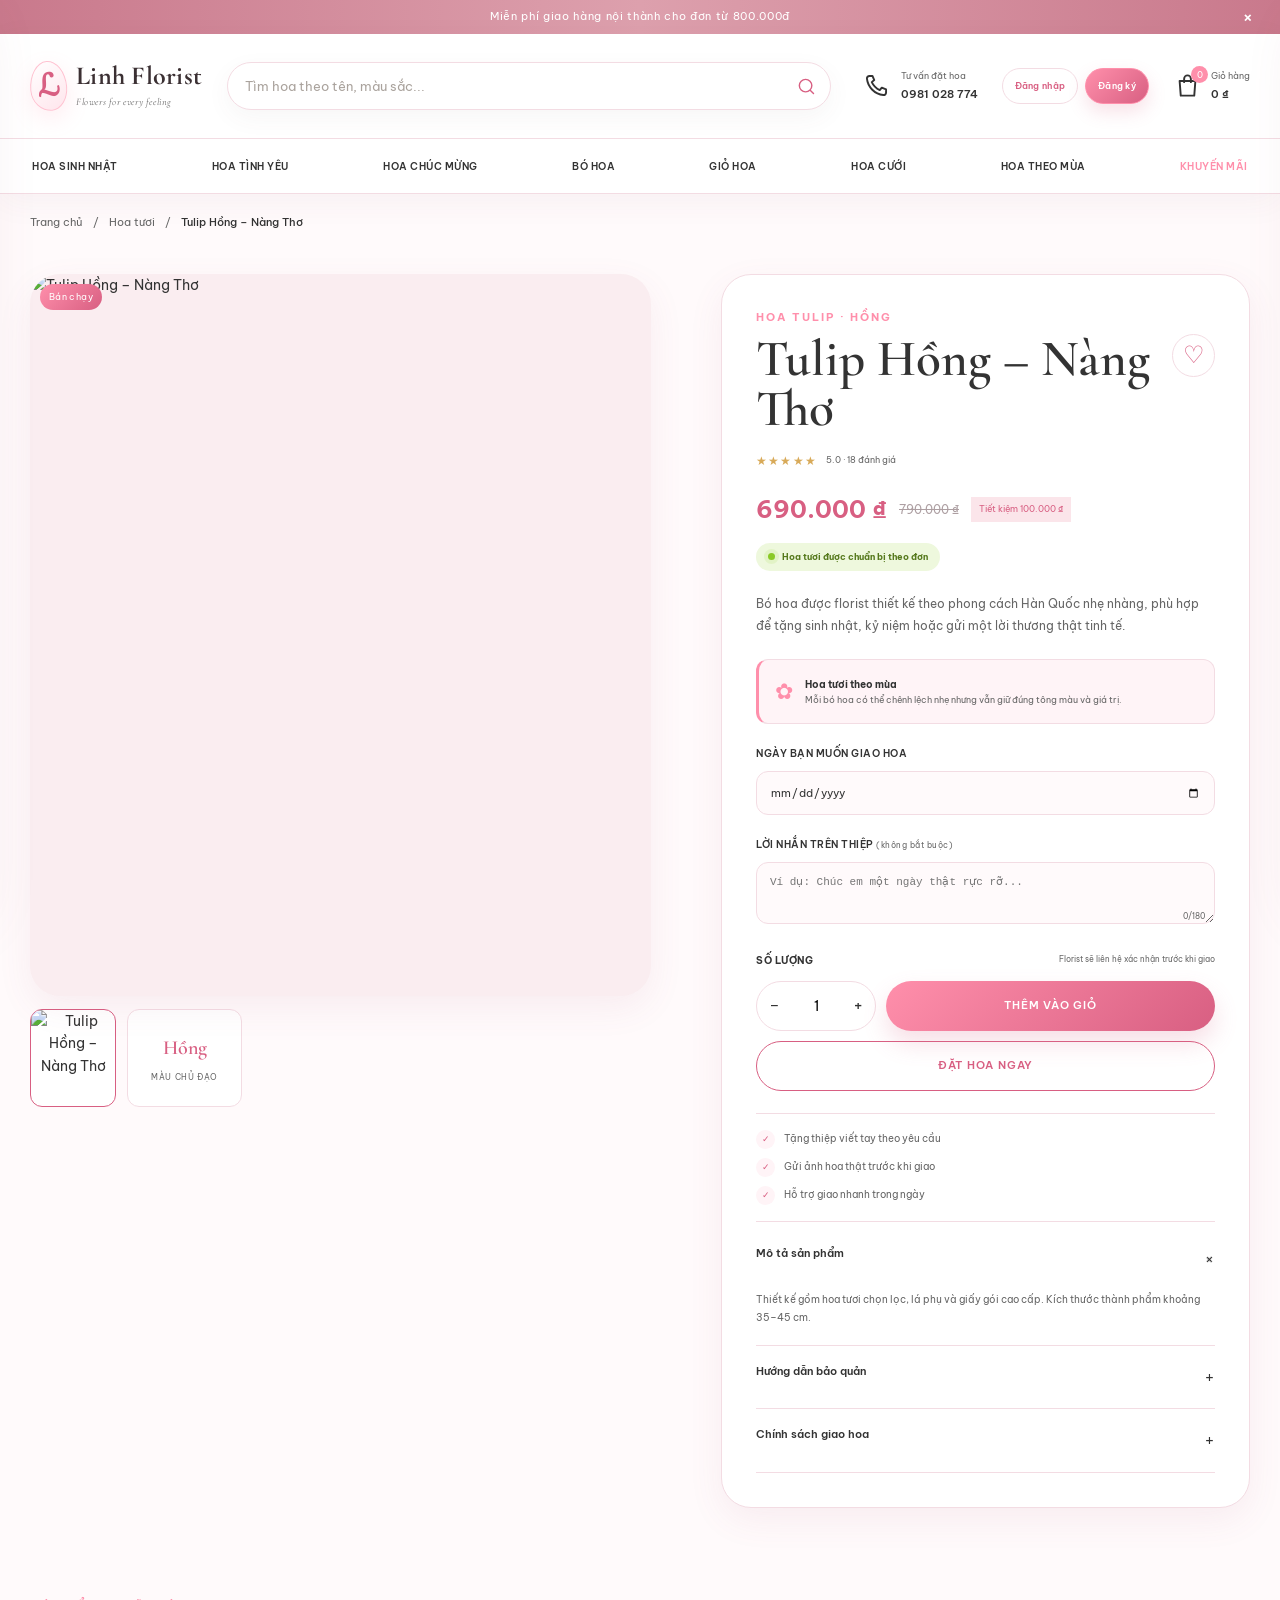
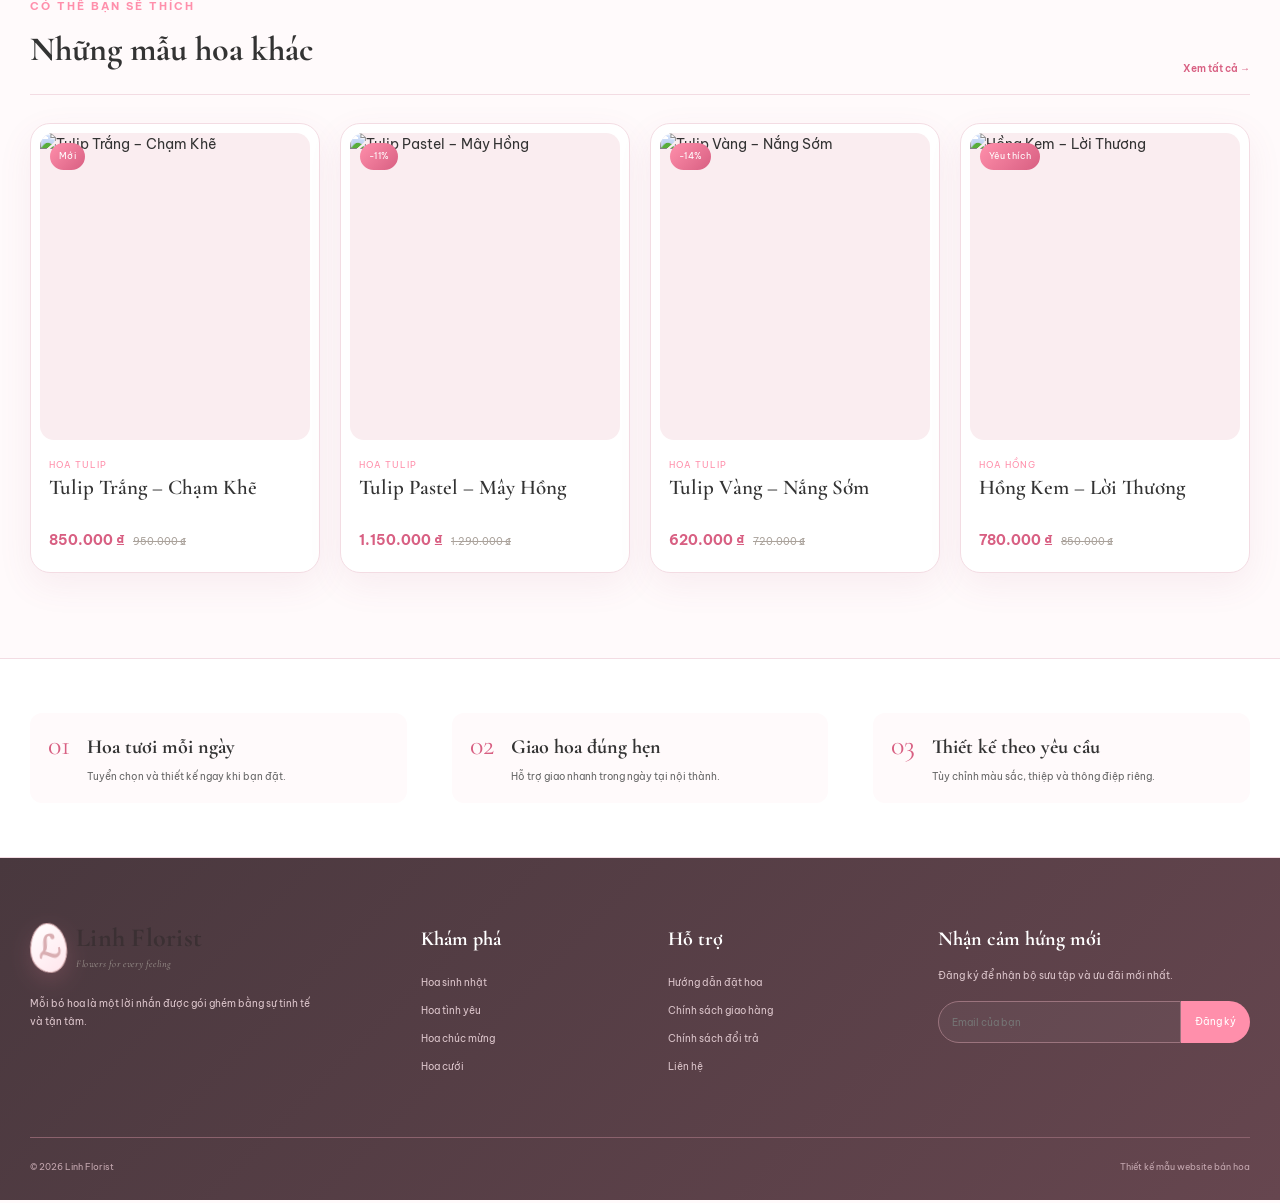
==== product.html @ 1521e2bd "Complete flower shop website" ====
<!doctype html>
<html lang="vi">
  <head>
    <meta charset="UTF-8" />
    <meta name="viewport" content="width=device-width, initial-scale=1.0" />
    <meta name="description" content="Chi tiết sản phẩm hoa tươi tại Linh Florist." />
    <title>Chi tiết sản phẩm | Linh Florist</title>
    <link rel="preconnect" href="https://fonts.googleapis.com" />
    <link rel="preconnect" href="https://fonts.gstatic.com" crossorigin />
    <link href="https://fonts.googleapis.com/css2?family=Be+Vietnam+Pro:wght@300;400;500;600;700&family=Cormorant+Garamond:wght@500;600;700&display=swap" rel="stylesheet" />
    <link rel="stylesheet" href="styles.css" />
  </head>
  <body>
    <div class="announcement">
      <p>Miễn phí giao hàng nội thành cho đơn từ 800.000đ</p>
      <button type="button" aria-label="Đóng thông báo" data-close-announcement>×</button>
    </div>

    <header class="site-header">
      <div class="header-main page-shell">
        <button class="icon-button mobile-menu-button" type="button" aria-label="Mở menu" data-menu-toggle><span></span><span></span><span></span></button>
        <a class="brand" href="index.html" aria-label="Linh Florist - Trang chủ">
          <span class="brand-mark">ℒ</span><span class="brand-name">Linh Florist</span><span class="brand-tagline">Flowers for every feeling</span>
        </a>
        <form class="header-search" data-detail-search>
          <label class="sr-only" for="detail-search">Tìm kiếm sản phẩm</label>
          <input id="detail-search" type="search" placeholder="Tìm hoa theo tên, màu sắc..." autocomplete="off" />
          <button type="submit" aria-label="Tìm kiếm"><svg viewBox="0 0 24 24" aria-hidden="true"><path d="m21 21-4.3-4.3m2.3-5.2a7.5 7.5 0 1 1-15 0 7.5 7.5 0 0 1 15 0Z" /></svg></button>
        </form>
        <div class="header-actions">
          <a class="header-action hotline-action" href="tel:0981028774"><span class="action-icon"><svg viewBox="0 0 24 24" aria-hidden="true"><path d="M8.4 3.5 10 7.2 7.8 9a15 15 0 0 0 7.1 7.1l1.8-2.2 3.8 1.6v2.8a2.2 2.2 0 0 1-2.4 2.2C10.5 19.7 4.3 13.5 3.5 5.9A2.2 2.2 0 0 1 5.7 3.5h2.7Z" /></svg></span><span><small>Tư vấn đặt hoa</small><strong>0981 028 774</strong></span></a>
          <div class="guest-auth-actions" data-guest-auth><a href="login.php">Đăng nhập</a><a class="register-link" href="register.php">Đăng ký</a></div>
          <a class="header-action account-button" href="account.php" data-account-link hidden><span class="action-icon"><svg viewBox="0 0 24 24" aria-hidden="true"><circle cx="12" cy="8" r="4" /><path d="M4.5 21a7.5 7.5 0 0 1 15 0" /></svg></span><span><small data-account-greeting>Xin chào</small><strong data-account-label>Tài khoản</strong></span></a>
          <button class="header-action cart-button" type="button" data-cart-open><span class="action-icon cart-icon"><svg viewBox="0 0 24 24" aria-hidden="true"><path d="M5 8h14l-1 13H6L5 8Z" /><path d="M9 9V6a3 3 0 0 1 6 0v3" /></svg><span class="cart-count" data-cart-count>0</span></span><span><small>Giỏ hàng</small><strong data-cart-total>0đ</strong></span></button>
        </div>
      </div>
      <nav class="category-nav" aria-label="Danh mục chính"><div class="page-shell category-nav-inner"><a href="index.html#products">Hoa sinh nhật</a><a href="index.html#products">Hoa tình yêu</a><a href="index.html#products">Hoa chúc mừng</a><a href="index.html#products">Bó hoa</a><a href="index.html#products">Giỏ hoa</a><a href="index.html#products">Hoa cưới</a><a href="index.html#products">Hoa theo mùa</a><a class="nav-highlight" href="index.html#products">Khuyến mãi</a></div></nav>
    </header>

    <main>
      <div class="page-shell breadcrumb product-breadcrumb" aria-label="Đường dẫn">
        <a href="index.html">Trang chủ</a><span>/</span><a href="index.html#products">Hoa tươi</a><span>/</span><strong data-breadcrumb-name>Sản phẩm</strong>
      </div>

      <section class="product-detail page-shell">
        <div class="product-gallery">
          <div class="detail-main-image"><span class="product-badge" data-detail-badge>Mới</span><img data-detail-image src="" alt="" /></div>
          <div class="detail-thumbnails" aria-label="Ảnh sản phẩm">
            <button class="active" type="button"><img data-detail-thumb src="" alt="Ảnh sản phẩm" /></button>
            <button class="detail-color-card" type="button" aria-label="Màu sắc bó hoa"><span data-detail-color></span><small>Màu chủ đạo</small></button>
          </div>
        </div>

        <div class="product-detail-info">
          <p class="eyebrow" data-detail-category>Hoa tươi</p>
          <div class="detail-title-row"><h1 data-detail-name>Sản phẩm</h1><button class="detail-wishlist" type="button" aria-label="Thêm vào yêu thích" data-detail-wishlist>♡</button></div>
          <div class="detail-rating"><span>★★★★★</span><small>5.0 · 18 đánh giá</small></div>
          <div class="detail-price"><strong data-detail-price>0đ</strong><del data-detail-compare>0đ</del><span data-saving></span></div>
          <div class="detail-stock" data-detail-stock>Đang kiểm tra tình trạng hoa...</div>
          <p class="detail-description">Bó hoa được florist thiết kế theo phong cách Hàn Quốc nhẹ nhàng, phù hợp để tặng sinh nhật, kỷ niệm hoặc gửi một lời thương thật tinh tế.</p>

          <div class="detail-notice"><span>✿</span><p><strong>Hoa tươi theo mùa</strong>Mỗi bó hoa có thể chênh lệch nhẹ nhưng vẫn giữ đúng tông màu và giá trị.</p></div>

          <div class="detail-field"><label for="delivery-date">Ngày bạn muốn giao hoa</label><input id="delivery-date" type="date" data-delivery-date /></div>
          <div class="detail-field"><label for="card-message">Lời nhắn trên thiệp <small>(không bắt buộc)</small></label><textarea id="card-message" rows="3" maxlength="180" placeholder="Ví dụ: Chúc em một ngày thật rực rỡ..." data-card-message></textarea><small class="character-count"><span data-message-count>0</span>/180</small></div>

          <div class="detail-purchase-label"><span>Số lượng</span><small>Florist sẽ liên hệ xác nhận trước khi giao</small></div>
          <div class="detail-purchase-row">
            <div class="quantity-control" aria-label="Số lượng"><button type="button" data-quantity-minus>−</button><input type="number" min="1" max="20" value="1" aria-label="Số lượng" data-quantity /><button type="button" data-quantity-plus>+</button></div>
            <button class="detail-add-cart" type="button" data-detail-add>Thêm vào giỏ</button>
          </div>
          <button class="detail-buy-now" type="button" data-buy-now>Đặt hoa ngay</button>

          <div class="detail-perks"><p><span>✓</span> Tặng thiệp viết tay theo yêu cầu</p><p><span>✓</span> Gửi ảnh hoa thật trước khi giao</p><p><span>✓</span> Hỗ trợ giao nhanh trong ngày</p></div>

          <div class="detail-accordions">
            <div class="detail-accordion"><button type="button" aria-expanded="true">Mô tả sản phẩm <span>+</span></button><div><p>Thiết kế gồm hoa tươi chọn lọc, lá phụ và giấy gói cao cấp. Kích thước thành phẩm khoảng 35–45 cm.</p></div></div>
            <div class="detail-accordion"><button type="button" aria-expanded="false">Hướng dẫn bảo quản <span>+</span></button><div hidden><p>Giữ hoa ở nơi mát, tránh nắng trực tiếp. Cắt chéo gốc và thay nước sạch mỗi ngày.</p></div></div>
            <div class="detail-accordion"><button type="button" aria-expanded="false">Chính sách giao hoa <span>+</span></button><div hidden><p>Florist sẽ liên hệ xác nhận đơn và thời gian giao. Phí giao hàng phụ thuộc khu vực nhận hoa.</p></div></div>
          </div>
        </div>
      </section>

      <section class="related-products page-shell">
        <div class="related-heading"><div><p class="eyebrow">Có thể bạn sẽ thích</p><h2>Những mẫu hoa khác</h2></div><a href="index.html#products">Xem tất cả →</a></div>
        <div class="product-grid related-grid" data-related-products></div>
      </section>

      <section class="service-strip"><div class="page-shell service-grid"><article><span>01</span><div><h3>Hoa tươi mỗi ngày</h3><p>Tuyển chọn và thiết kế ngay khi bạn đặt.</p></div></article><article><span>02</span><div><h3>Giao hoa đúng hẹn</h3><p>Hỗ trợ giao nhanh trong ngày tại nội thành.</p></div></article><article><span>03</span><div><h3>Thiết kế theo yêu cầu</h3><p>Tùy chỉnh màu sắc, thiệp và thông điệp riêng.</p></div></article></div></section>
    </main>

    <footer class="site-footer"><div class="page-shell footer-grid"><div class="footer-brand"><a class="brand brand-light" href="index.html"><span class="brand-mark">ℒ</span><span class="brand-name">Linh Florist</span><span class="brand-tagline">Flowers for every feeling</span></a><p>Mỗi bó hoa là một lời nhắn được gói ghém bằng sự tinh tế và tận tâm.</p></div><div><h3>Khám phá</h3><a href="index.html#products">Hoa sinh nhật</a><a href="index.html#products">Hoa tình yêu</a><a href="index.html#products">Hoa chúc mừng</a><a href="index.html#products">Hoa cưới</a></div><div><h3>Hỗ trợ</h3><a href="#">Hướng dẫn đặt hoa</a><a href="#">Chính sách giao hàng</a><a href="#">Chính sách đổi trả</a><a href="#">Liên hệ</a></div><div class="newsletter"><h3>Nhận cảm hứng mới</h3><p>Đăng ký để nhận bộ sưu tập và ưu đãi mới nhất.</p><form><input type="email" placeholder="Email của bạn" aria-label="Email của bạn" /><button type="submit">Đăng ký</button></form></div></div><div class="page-shell footer-bottom"><span>© 2026 Linh Florist</span><span>Thiết kế mẫu website bán hoa</span></div></footer>

    <div class="overlay" data-overlay></div>
    <aside class="cart-drawer" aria-hidden="true" data-cart-drawer><div class="cart-drawer-header"><div><p class="eyebrow">Linh Florist</p><h2>Giỏ hoa của bạn</h2></div><button type="button" aria-label="Đóng giỏ hàng" data-cart-close>×</button></div><div class="cart-items" data-cart-items></div><div class="cart-empty" data-cart-empty><span>♡</span><h3>Giỏ hàng đang trống</h3><p>Chọn một bó hoa để bắt đầu nhé.</p></div><div class="cart-footer"><div><span>Tạm tính</span><strong data-drawer-total>0đ</strong></div><button type="button" data-checkout>Tiến hành đặt hoa</button></div></aside>
    <nav class="mobile-nav" aria-hidden="true" data-mobile-nav><div class="mobile-nav-header"><span>Danh mục</span><button type="button" aria-label="Đóng menu" data-menu-close>×</button></div><a href="index.html#products">Hoa sinh nhật</a><a href="index.html#products">Hoa tình yêu</a><a href="index.html#products">Hoa chúc mừng</a><a href="index.html#products">Bó hoa</a><a href="index.html#products">Giỏ hoa</a><a href="index.html#products">Hoa cưới</a><a href="index.html#products">Hoa theo mùa</a><a class="nav-highlight" href="index.html#products">Khuyến mãi</a><a href="login.php" data-mobile-login>Đăng nhập</a><a href="register.php" data-mobile-register>Đăng ký</a><a href="account.php" data-mobile-account-link hidden>Tài khoản</a></nav>
    <div class="toast" role="status" aria-live="polite" data-toast></div>
    <script src="catalog.js"></script>
    <script src="product.js"></script>
  </body>
</html>
---- styles.css ----
:root {
  --ink: #333333;
  --muted: #666666;
  --cream: #fff4f7;
  --paper: #fffafb;
  --blush: #ffe5ec;
  --rose: #ff8fab;
  --rose-dark: #d85f82;
  --rose-soft: #ffc2d1;
  --sage: #8ac926;
  --sage-soft: #eef8dd;
  --line: #f3dce3;
  --white: #fff;
  --shadow: 0 20px 55px rgba(166, 82, 111, 0.13);
  --shadow-soft: 0 12px 35px rgba(166, 82, 111, 0.08);
  --radius-sm: 12px;
  --radius: 20px;
  --radius-lg: 30px;
}

* { box-sizing: border-box; }
html { scroll-behavior: smooth; }
body { margin: 0; color: var(--ink); background: var(--paper); font-family: "Be Vietnam Pro", sans-serif; font-size: 14px; line-height: 1.6; }
body.no-scroll { overflow: hidden; }
a { color: inherit; text-decoration: none; }
button, input, select { font: inherit; }
button { color: inherit; transition: transform .2s ease, box-shadow .2s ease, background-color .2s ease, border-color .2s ease; }
button:active { transform: translateY(1px); }
img { display: block; max-width: 100%; }
.sr-only { position: absolute; width: 1px; height: 1px; padding: 0; margin: -1px; overflow: hidden; clip: rect(0, 0, 0, 0); white-space: nowrap; border: 0; }
.page-shell { width: min(1220px, calc(100% - 48px)); margin-inline: auto; }
.eyebrow { margin: 0 0 7px; color: var(--rose); font-size: 11px; font-weight: 700; letter-spacing: 0.18em; text-transform: uppercase; }

.announcement { min-height: 34px; padding: 7px 48px; position: relative; display: flex; align-items: center; justify-content: center; color: #fff; background: linear-gradient(90deg, #c9798c, #dda0ad, #c9798c); font-size: 11px; letter-spacing: 0.06em; text-align: center; }
.announcement p { margin: 0; }
.announcement button { position: absolute; right: 20px; border: 0; color: #fff; background: transparent; cursor: pointer; font-size: 20px; line-height: 1; }
.announcement[hidden] { display: none; }

.site-header { position: relative; z-index: 20; background: var(--paper); border-bottom: 1px solid var(--line); }
.header-main { min-height: 110px; display: grid; grid-template-columns: 165px minmax(280px, 1fr) auto; align-items: center; gap: 32px; }
.brand { width: max-content; display: grid; grid-template-columns: 37px auto; grid-template-rows: auto auto; align-items: center; column-gap: 9px; }
.brand-mark { grid-row: 1 / span 2; width: 37px; height: 50px; display: grid; place-items: center; color: var(--rose); border: 1px solid var(--rose); border-radius: 50% 50% 46% 54% / 56% 54% 46% 44%; font-family: "Cormorant Garamond", serif; font-size: 31px; font-weight: 600; transform: rotate(-5deg); }
.brand-name { align-self: end; font-family: "Cormorant Garamond", serif; font-size: 24px; font-weight: 700; letter-spacing: 0.01em; line-height: 1; }
.brand-tagline { align-self: start; margin-top: 5px; color: var(--muted); font-family: "Cormorant Garamond", serif; font-size: 10px; font-style: italic; letter-spacing: 0.06em; }
.header-search { height: 46px; display: flex; border: 1px solid var(--line); border-radius: 2px; background: #fff; transition: border-color 0.2s, box-shadow 0.2s; }
.header-search:focus-within { border-color: var(--rose); box-shadow: 0 0 0 3px rgba(216, 143, 159, 0.12); }
.header-search input { width: 100%; padding: 0 17px; border: 0; outline: 0; color: var(--ink); background: transparent; font-size: 13px; }
.header-search input::placeholder { color: #aaa39d; }
.header-search button { width: 50px; display: grid; place-items: center; border: 0; border-left: 1px solid var(--line); background: transparent; cursor: pointer; }
.header-search svg, .action-icon svg, .mobile-filter-button svg { width: 20px; fill: none; stroke: currentColor; stroke-width: 1.7; stroke-linecap: round; stroke-linejoin: round; }
.header-actions { display: flex; align-items: center; gap: 24px; }
.guest-auth-actions { display: flex; align-items: center; gap: 7px; }
.guest-auth-actions a { height: 36px; padding: 0 12px; display: inline-flex; align-items: center; justify-content: center; color: var(--rose-dark); border: 1px solid var(--line); background: #fff; font-size: 9px; font-weight: 600; letter-spacing: .03em; white-space: nowrap; }
.guest-auth-actions .register-link { color: #fff; border-color: var(--rose-dark); background: var(--rose-dark); }
.guest-auth-actions a:hover { border-color: var(--rose); background: var(--cream); }
.guest-auth-actions .register-link:hover { color: #fff; background: #a75469; }
.guest-auth-actions[hidden], .account-button[hidden], .mobile-nav > a[hidden] { display: none; }
.header-action { padding: 0; display: flex; align-items: center; gap: 10px; border: 0; background: none; cursor: pointer; white-space: nowrap; }
.header-action small, .header-action strong { display: block; text-align: left; }
.header-action small { margin-bottom: 3px; color: var(--muted); font-size: 9px; }
.header-action strong { font-size: 11px; font-weight: 600; }
.action-icon { width: 28px; height: 31px; position: relative; display: grid; place-items: center; }
.action-icon svg { width: 27px; }
.cart-count { min-width: 17px; height: 17px; padding: 0 4px; position: absolute; top: -4px; right: -7px; display: grid; place-items: center; color: #fff; background: var(--rose); border-radius: 10px; font-size: 9px; }
.cart-loyalty-hint { margin: 8px 0 0; color: var(--muted); font-size: 9px; line-height: 1.5; }
.mobile-menu-button { display: none; }
.category-nav { border-top: 1px solid var(--line); }
.category-nav-inner { min-height: 50px; display: flex; align-items: center; justify-content: space-between; gap: 20px; }
.category-nav a { padding: 17px 2px 15px; position: relative; font-size: 11px; font-weight: 500; letter-spacing: 0.05em; text-transform: uppercase; }
.category-nav a::after { content: ""; position: absolute; left: 0; right: 100%; bottom: 11px; height: 1px; background: var(--rose); transition: right 0.25s; }
.category-nav a:hover::after, .category-nav a.active::after { right: 0; }
.category-nav a.active { color: var(--rose-dark); }
.category-nav .nav-highlight { color: var(--rose); }

.collection-hero { min-height: 260px; position: relative; overflow: hidden; display: grid; place-items: center; background: linear-gradient(110deg, #fbe7ec, #fff7f8 52%, #f7e3ea); }
.collection-hero::before, .collection-hero::after { content: ""; position: absolute; border: 1px solid rgba(216,143,159,.28); border-radius: 50%; }
.collection-hero::before { width: 300px; height: 300px; left: -120px; top: -170px; }
.collection-hero::after { width: 230px; height: 230px; right: -90px; bottom: -160px; }
.collection-hero-content { position: relative; z-index: 2; text-align: center; }
.collection-hero h1 { margin: 0; font-family: "Cormorant Garamond", serif; font-size: clamp(48px, 6vw, 74px); font-weight: 600; line-height: 0.95; }
.collection-hero-content > p:last-child { max-width: 470px; margin: 15px auto 0; color: var(--muted); font-size: 13px; line-height: 1.8; }
.collection-hero-art { position: absolute; opacity: 0.6; filter: blur(0.3px); }
.art-one { width: 180px; height: 180px; left: 8%; bottom: -65px; background: radial-gradient(ellipse at 50% 20%, #efb7c4 0 13%, transparent 14%), radial-gradient(ellipse at 36% 42%, #e6a0b2 0 12%, transparent 13%), radial-gradient(ellipse at 64% 43%, #f8d6de 0 12%, transparent 13%), linear-gradient(76deg, transparent 48%, #aab7a2 49% 51%, transparent 52%); transform: rotate(-12deg); }
.art-two { width: 180px; height: 180px; right: 9%; top: -35px; background: radial-gradient(ellipse at 50% 50%, #f4cbd4 0 13%, transparent 14%), radial-gradient(ellipse at 30% 65%, #eab5c1 0 11%, transparent 12%), radial-gradient(ellipse at 70% 65%, #fae2e7 0 11%, transparent 12%), linear-gradient(-76deg, transparent 48%, #a7b39f 49% 51%, transparent 52%); transform: rotate(12deg); }
.breadcrumb { min-height: 64px; display: flex; align-items: center; gap: 10px; color: var(--muted); font-size: 11px; }
.breadcrumb strong { color: var(--ink); font-weight: 500; }

.shop-layout { padding-bottom: 80px; display: grid; grid-template-columns: 235px minmax(0, 1fr); gap: 45px; }
.filters { align-self: start; border-top: 2px solid var(--ink); }
.filter-heading { height: 64px; position: relative; display: flex; align-items: center; justify-content: space-between; border-bottom: 1px solid var(--line); }
.filter-heading h2 { margin: 0; font-family: "Cormorant Garamond", serif; font-size: 25px; }
.filter-heading > button:not(.filter-close) { padding: 0; border: 0; color: var(--muted); background: none; cursor: pointer; font-size: 10px; text-decoration: underline; }
.filter-close { display: none; }
.filter-group { border-bottom: 1px solid var(--line); }
.filter-group-title { width: 100%; padding: 20px 0; display: flex; align-items: center; justify-content: space-between; border: 0; background: none; cursor: pointer; font-size: 12px; font-weight: 600; letter-spacing: 0.04em; text-transform: uppercase; }
.filter-group-title span { font-size: 18px; font-weight: 300; transition: transform 0.2s; }
.filter-group-title[aria-expanded="true"] span { transform: rotate(45deg); }
.filter-options { padding: 0 0 17px; display: grid; gap: 13px; }
.filter-options[hidden] { display: none; }
.filter-options label { display: grid; grid-template-columns: auto 1fr auto; align-items: center; gap: 10px; color: #57514c; cursor: pointer; font-size: 12px; }
.filter-options input { width: 15px; height: 15px; margin: 0; accent-color: var(--rose-dark); cursor: pointer; }
.filter-options small { color: #aaa29b; font-size: 10px; }
.color-options label { grid-template-columns: auto auto 1fr auto; }
.color-options i { width: 15px; height: 15px; background: var(--swatch); border: 1px solid rgba(0,0,0,.08); border-radius: 50%; }
.filter-help { margin-top: 28px; padding: 25px 22px; background: var(--cream); text-align: center; }
.filter-help > span { color: var(--rose); font-family: serif; font-size: 29px; }
.filter-help h3 { margin: 8px 0; font-family: "Cormorant Garamond", serif; font-size: 20px; }
.filter-help p { margin: 0 0 15px; color: var(--muted); font-size: 10px; line-height: 1.7; }
.filter-help a { color: var(--rose-dark); font-size: 10px; font-weight: 700; text-decoration: underline; }
.mobile-filter-button { display: none; }

.collection-toolbar { min-height: 65px; padding-bottom: 18px; display: flex; align-items: end; justify-content: space-between; gap: 25px; border-bottom: 1px solid var(--line); }
.collection-toolbar h2 { margin: 0; font-family: "Cormorant Garamond", serif; font-size: 34px; line-height: 1; }
.results-count { margin: 7px 0 0; color: var(--muted); font-size: 10px; }
.catalog-status { margin: 8px 0 0; color: #9b6a32; font-size: 10px; }
.sort-control { display: flex; align-items: center; gap: 12px; color: var(--muted); font-size: 10px; }
.sort-control select { min-width: 155px; height: 38px; padding: 0 34px 0 12px; border: 1px solid var(--line); outline: 0; color: var(--ink); background: #fff; font-size: 11px; cursor: pointer; }
.active-filters { min-height: 37px; padding: 12px 0 0; display: flex; flex-wrap: wrap; gap: 7px; }
.filter-chip { padding: 6px 10px; display: inline-flex; align-items: center; gap: 8px; border: 0; color: var(--rose-dark); background: #fbe8ed; cursor: pointer; font-size: 9px; }
.filter-chip span { font-size: 14px; line-height: 1; }
.product-grid { display: grid; grid-template-columns: repeat(3, minmax(0, 1fr)); gap: 34px 18px; }
.product-card { min-width: 0; position: relative; }
.product-image { aspect-ratio: 0.82; position: relative; overflow: hidden; background: #faedf0; }
.product-image-link { width: 100%; height: 100%; display: block; }
.product-image img { width: 100%; height: 100%; object-fit: cover; transition: transform 0.7s cubic-bezier(.2,.7,.2,1); }
.product-card:hover .product-image img { transform: scale(1.055); }
.product-badge { padding: 6px 9px; position: absolute; top: 10px; left: 10px; z-index: 2; color: #fff; background: var(--rose); font-size: 9px; letter-spacing: .04em; }
.wishlist-button { width: 35px; height: 35px; position: absolute; top: 10px; right: 10px; z-index: 2; display: grid; place-items: center; border: 0; background: rgba(255,255,255,.9); cursor: pointer; border-radius: 50%; font-family: serif; font-size: 19px; transition: color .2s, background .2s; }
.wishlist-button:hover, .wishlist-button.active { color: #fff; background: var(--rose); }
.quick-add { height: 40px; position: absolute; left: 10px; right: 10px; bottom: 10px; border: 0; color: #fff; background: rgba(37,34,31,.92); cursor: pointer; font-size: 10px; font-weight: 600; letter-spacing: .08em; text-transform: uppercase; opacity: 0; transform: translateY(8px); transition: opacity .25s, transform .25s, background .2s; }
.product-card:hover .quick-add { opacity: 1; transform: translateY(0); }
.quick-add:hover { background: var(--rose-dark); }
.product-info { padding-top: 14px; }
.product-category { margin: 0 0 5px; color: var(--rose); font-size: 9px; letter-spacing: .11em; text-transform: uppercase; }
.product-name { min-height: 42px; margin: 0; font-family: "Cormorant Garamond", serif; font-size: 19px; font-weight: 600; line-height: 1.08; }
.product-pricing { margin-top: 10px; display: flex; align-items: baseline; flex-wrap: wrap; gap: 8px; }
.product-price { color: var(--rose-dark); font-size: 13px; font-weight: 700; }
.product-compare { color: #aaa29b; font-size: 10px; text-decoration: line-through; }
.empty-state { padding: 90px 20px; text-align: center; }
.empty-state span { color: var(--rose); font-size: 35px; }
.empty-state h3 { margin: 10px 0 4px; font-family: "Cormorant Garamond", serif; font-size: 28px; }
.empty-state p { color: var(--muted); font-size: 11px; }
.empty-state button { margin-top: 15px; padding: 12px 20px; border: 0; color: #fff; background: var(--rose-dark); cursor: pointer; font-size: 10px; }

.service-strip { padding: 45px 0; background: var(--cream); border-block: 1px solid var(--line); }
.service-grid { display: grid; grid-template-columns: repeat(3, 1fr); gap: 45px; }
.service-grid article { display: flex; align-items: flex-start; gap: 17px; }
.service-grid article > span { color: var(--rose); font-family: "Cormorant Garamond", serif; font-size: 28px; line-height: 1; }
.service-grid h3 { margin: 0 0 6px; font-family: "Cormorant Garamond", serif; font-size: 20px; }
.service-grid p { margin: 0; color: var(--muted); font-size: 10px; line-height: 1.65; }
.site-footer { padding: 65px 0 25px; color: #fff5f7; background: #6f4b54; }
.footer-grid { display: grid; grid-template-columns: 1.4fr .8fr .9fr 1.3fr; gap: 55px; }
.brand-light .brand-mark { color: #d9aeb2; border-color: #d9aeb2; }
.brand-light .brand-tagline { color: #9f9791; }
.footer-brand > p, .newsletter p { max-width: 280px; margin: 22px 0 0; color: #dcc5cb; font-size: 10px; line-height: 1.8; }
.footer-grid h3 { margin: 0 0 20px; color: #fff; font-family: "Cormorant Garamond", serif; font-size: 20px; }
.footer-grid > div:not(.footer-brand) > a { width: max-content; margin-bottom: 12px; display: block; color: #dcc5cb; font-size: 10px; transition: color .2s; }
.footer-grid > div > a:hover { color: #fff; }
.newsletter p { margin: -8px 0 16px; }
.newsletter form { display: flex; }
.newsletter input { min-width: 0; height: 42px; padding: 0 13px; flex: 1; border: 1px solid #9b747e; outline: 0; color: #fff; background: rgba(255,255,255,.04); font-size: 10px; }
.newsletter button { padding: 0 14px; border: 0; color: #fff; background: var(--rose); cursor: pointer; font-size: 10px; }
.footer-bottom { margin-top: 50px; padding-top: 22px; display: flex; justify-content: space-between; color: #c5a8b0; border-top: 1px solid #8b626d; font-size: 9px; }

.overlay { position: fixed; inset: 0; z-index: 40; visibility: hidden; background: rgba(30,25,23,.48); opacity: 0; transition: opacity .3s, visibility .3s; }
.overlay.active { visibility: visible; opacity: 1; }
.cart-drawer, .mobile-nav { width: min(420px, 92vw); position: fixed; top: 0; right: 0; bottom: 0; z-index: 50; display: flex; flex-direction: column; background: var(--paper); box-shadow: var(--shadow); transform: translateX(105%); transition: transform .35s cubic-bezier(.2,.75,.2,1); }
.cart-drawer.active, .mobile-nav.active { transform: translateX(0); }
.cart-drawer-header { padding: 26px 28px; display: flex; align-items: center; justify-content: space-between; border-bottom: 1px solid var(--line); }
.cart-drawer-header h2 { margin: 0; font-family: "Cormorant Garamond", serif; font-size: 28px; }
.cart-drawer-header button, .mobile-nav-header button { border: 0; background: none; cursor: pointer; font-size: 28px; font-weight: 300; }
.cart-items { padding: 10px 28px; overflow-y: auto; }
.cart-item { padding: 16px 0; display: grid; grid-template-columns: 70px 1fr auto; gap: 14px; align-items: center; border-bottom: 1px solid var(--line); }
.cart-item img { width: 70px; height: 84px; object-fit: cover; }
.cart-item h4 { margin: 0 0 7px; font-family: "Cormorant Garamond", serif; font-size: 17px; line-height: 1.1; }
.cart-item p { margin: 0; color: var(--rose-dark); font-size: 10px; font-weight: 700; }
.cart-item button { padding: 4px; border: 0; color: var(--muted); background: none; cursor: pointer; font-size: 18px; }
.cart-empty { margin: auto; padding: 30px; text-align: center; }
.cart-empty span { color: var(--rose); font-size: 40px; }
.cart-empty h3 { margin: 8px 0; font-family: "Cormorant Garamond", serif; font-size: 24px; }
.cart-empty p { color: var(--muted); font-size: 11px; }
.cart-footer { margin-top: auto; padding: 22px 28px 28px; border-top: 1px solid var(--line); }
.cart-footer > div { margin-bottom: 16px; display: flex; justify-content: space-between; }
.cart-footer strong { color: var(--rose-dark); }
.cart-footer > button { width: 100%; height: 48px; border: 0; color: #fff; background: var(--rose-dark); cursor: pointer; font-size: 11px; font-weight: 600; }
.mobile-nav { left: 0; right: auto; transform: translateX(-105%); }
.mobile-nav-header { padding: 25px; display: flex; align-items: center; justify-content: space-between; border-bottom: 1px solid var(--line); font-family: "Cormorant Garamond", serif; font-size: 26px; font-weight: 600; }
.mobile-nav > a { padding: 17px 25px; border-bottom: 1px solid var(--line); font-size: 12px; text-transform: uppercase; letter-spacing: .05em; }
.toast { max-width: 320px; padding: 13px 17px; position: fixed; right: 24px; bottom: 24px; z-index: 80; visibility: hidden; color: #fff; background: var(--rose-dark); box-shadow: var(--shadow); font-size: 11px; opacity: 0; transform: translateY(10px); transition: opacity .25s, transform .25s, visibility .25s; }
.toast.show { visibility: visible; opacity: 1; transform: translateY(0); }

/* Product detail */
.product-breadcrumb { padding-block: 8px; }
.product-detail { padding: 35px 0 90px; display: grid; grid-template-columns: minmax(0, 1.08fr) minmax(390px, .92fr); gap: 70px; align-items: start; }
.product-gallery { position: sticky; top: 20px; }
.detail-main-image { aspect-ratio: .86; position: relative; overflow: hidden; background: #faedf0; }
.detail-main-image > img { width: 100%; height: 100%; object-fit: cover; }
.detail-thumbnails { margin-top: 13px; display: grid; grid-template-columns: 86px 115px; gap: 11px; }
.detail-thumbnails > button { height: 98px; padding: 0; overflow: hidden; border: 1px solid var(--line); background: #fff; cursor: pointer; }
.detail-thumbnails > button.active { border-color: var(--rose-dark); }
.detail-thumbnails img { width: 100%; height: 100%; object-fit: cover; }
.detail-color-card { display: grid; place-items: center; align-content: center; gap: 7px; color: var(--muted); }
.detail-color-card span { color: var(--rose-dark); font-family: "Cormorant Garamond", serif; font-size: 20px; font-weight: 600; }
.detail-color-card small { font-size: 8px; text-transform: uppercase; letter-spacing: .08em; }
.product-detail-info { padding-top: 10px; }
.detail-title-row { display: flex; align-items: flex-start; gap: 20px; }
.detail-title-row h1 { margin: 0; flex: 1; font-family: "Cormorant Garamond", serif; font-size: clamp(38px, 4vw, 53px); font-weight: 600; line-height: .98; }
.detail-wishlist { width: 43px; height: 43px; flex: 0 0 auto; display: grid; place-items: center; border: 1px solid var(--line); background: #fff; border-radius: 50%; cursor: pointer; color: var(--rose-dark); font-family: serif; font-size: 24px; }
.detail-wishlist.active { color: #fff; border-color: var(--rose); background: var(--rose); }
.detail-rating { margin-top: 17px; display: flex; align-items: center; gap: 9px; }
.detail-rating span { color: #d8aa59; font-size: 12px; letter-spacing: .1em; }
.detail-rating small { color: var(--muted); font-size: 9px; }
.detail-price { margin-top: 20px; display: flex; align-items: center; flex-wrap: wrap; gap: 12px; }
.detail-price strong { color: var(--rose-dark); font-size: 24px; }
.detail-price del { color: #ad9fa2; font-size: 12px; }
.detail-price span { padding: 5px 8px; color: var(--rose-dark); background: #fbe5ea; font-size: 9px; }
.detail-description { margin: 22px 0; color: var(--muted); font-size: 12px; line-height: 1.85; }
.detail-notice { padding: 14px 16px; display: flex; gap: 12px; align-items: center; background: var(--cream); border-left: 2px solid var(--rose); }
.detail-notice > span { color: var(--rose); font-size: 22px; }
.detail-notice p { margin: 0; color: var(--muted); font-size: 9px; line-height: 1.6; }
.detail-notice strong { display: block; color: var(--ink); font-size: 10px; }
.detail-field { margin-top: 22px; position: relative; }
.detail-field > label { margin-bottom: 9px; display: block; font-size: 10px; font-weight: 600; text-transform: uppercase; letter-spacing: .05em; }
.detail-field label small { color: var(--muted); font-weight: 400; text-transform: none; }
.detail-field input, .detail-field textarea { width: 100%; padding: 12px 13px; border: 1px solid var(--line); outline: 0; color: var(--ink); background: #fff; font-size: 11px; resize: vertical; }
.detail-field input { height: 44px; }
.detail-field input:focus, .detail-field textarea:focus { border-color: var(--rose); box-shadow: 0 0 0 3px rgba(216,143,159,.1); }
.character-count { position: absolute; right: 10px; bottom: 8px; color: var(--muted); font-size: 8px; }
.detail-purchase-row { margin-top: 22px; display: grid; grid-template-columns: 120px 1fr; gap: 10px; }
.quantity-control { height: 50px; display: grid; grid-template-columns: 35px 1fr 35px; border: 1px solid var(--line); background: #fff; }
.quantity-control button { border: 0; background: transparent; cursor: pointer; font-size: 17px; }
.quantity-control input { min-width: 0; border: 0; outline: 0; text-align: center; -moz-appearance: textfield; }
.quantity-control input::-webkit-inner-spin-button { -webkit-appearance: none; }
.detail-add-cart, .detail-buy-now { height: 50px; border: 0; cursor: pointer; font-size: 11px; font-weight: 600; letter-spacing: .07em; text-transform: uppercase; }
.detail-add-cart { color: #fff; background: var(--rose-dark); }
.detail-add-cart:hover { background: #a75469; }
.detail-buy-now { width: 100%; margin-top: 10px; color: var(--rose-dark); border: 1px solid var(--rose-dark); background: transparent; }
.detail-buy-now:hover { background: var(--cream); }
.detail-perks { margin: 22px 0 6px; padding: 16px 0; display: grid; gap: 9px; border-block: 1px solid var(--line); }
.detail-perks p { margin: 0; color: var(--muted); font-size: 10px; }
.detail-perks span { width: 19px; height: 19px; margin-right: 7px; display: inline-grid; place-items: center; color: var(--rose-dark); background: var(--cream); border-radius: 50%; font-size: 9px; }
.detail-accordion { border-bottom: 1px solid var(--line); }
.detail-accordion > button { width: 100%; padding: 17px 0; display: flex; justify-content: space-between; border: 0; background: transparent; cursor: pointer; font-size: 11px; font-weight: 600; }
.detail-accordion > button span { font-size: 18px; font-weight: 300; transition: transform .2s; }
.detail-accordion > button[aria-expanded="true"] span { transform: rotate(45deg); }
.detail-accordion > div { padding: 0 0 18px; }
.detail-accordion > div p { margin: 0; color: var(--muted); font-size: 10px; line-height: 1.8; }
.related-products { padding-bottom: 85px; }
.related-heading { margin-bottom: 28px; padding-bottom: 17px; display: flex; align-items: end; justify-content: space-between; border-bottom: 1px solid var(--line); }
.related-heading h2 { margin: 0; font-family: "Cormorant Garamond", serif; font-size: 34px; }
.related-heading > a { color: var(--rose-dark); font-size: 10px; font-weight: 600; }
.related-grid { grid-template-columns: repeat(4, minmax(0, 1fr)); }

@media (max-width: 1050px) {
  .header-main { grid-template-columns: 150px minmax(250px, 1fr) auto; gap: 20px; }
  .hotline-action { display: none; }
  .category-nav-inner { overflow-x: auto; justify-content: flex-start; scrollbar-width: none; }
  .category-nav-inner::-webkit-scrollbar { display: none; }
  .category-nav a { white-space: nowrap; }
  .shop-layout { grid-template-columns: 205px minmax(0, 1fr); gap: 30px; }
  .product-grid { grid-template-columns: repeat(2, minmax(0, 1fr)); }
  .footer-grid { grid-template-columns: 1.3fr .8fr .9fr; }
  .newsletter { grid-column: 1 / -1; max-width: 480px; }
  .product-detail { grid-template-columns: minmax(0, 1fr) minmax(340px, .9fr); gap: 35px; }
  .related-grid { grid-template-columns: repeat(4, minmax(0, 1fr)); }
}

@media (max-width: 760px) {
  .page-shell { width: min(100% - 28px, 600px); }
  .announcement { padding-inline: 35px; font-size: 9px; }
  .announcement button { right: 12px; }
  .header-main { min-height: 76px; grid-template-columns: 36px 1fr auto; gap: 10px; }
  .mobile-menu-button { width: 30px; height: 30px; padding: 5px; display: grid; align-content: center; gap: 4px; border: 0; background: none; }
  .mobile-menu-button span { height: 1px; background: var(--ink); }
  .brand { justify-self: center; transform: scale(.82); transform-origin: center; }
  .header-search { height: 43px; position: absolute; left: 14px; right: 14px; top: 84px; z-index: 3; box-shadow: 0 5px 20px rgba(55,40,33,.08); }
  .site-header { padding-bottom: 103px; }
  .header-actions { gap: 11px; }
  .header-action > span:last-child { display: none; }
  .guest-auth-actions, .account-button { height: 38px; position: absolute; left: 14px; right: 14px; top: 137px; z-index: 3; justify-content: center; background: var(--cream); border: 1px solid var(--line); }
  .guest-auth-actions a { height: 100%; flex: 1; border: 0; background: transparent; }
  .guest-auth-actions .register-link { color: #fff; background: var(--rose-dark); }
  .account-button { gap: 7px; }
  .account-button .action-icon { width: 22px; height: 25px; display: grid; }
  .account-button .action-icon svg { width: 21px; }
  .account-button > span:last-child { display: flex; align-items: center; gap: 5px; }
  .account-button small, .account-button strong { margin: 0; font-size: 9px; }
  .action-icon svg { width: 25px; }
  .category-nav { display: none; }
  .collection-hero { min-height: 220px; }
  .collection-hero h1 { font-size: 52px; }
  .art-one { left: -15%; }
  .art-two { right: -18%; }
  .breadcrumb { min-height: 52px; overflow: hidden; white-space: nowrap; }
  .shop-layout { padding-bottom: 55px; display: block; }
  .mobile-filter-button { width: 100%; height: 44px; margin-bottom: 20px; display: flex; align-items: center; justify-content: center; gap: 8px; border: 1px solid var(--ink); background: transparent; font-size: 10px; font-weight: 600; text-transform: uppercase; }
  .filters { width: min(360px, 90vw); padding: 0 24px 35px; position: fixed; top: 0; left: 0; bottom: 0; z-index: 60; overflow-y: auto; border: 0; background: var(--paper); transform: translateX(-105%); transition: transform .35s cubic-bezier(.2,.75,.2,1); }
  .filters.active { transform: translateX(0); }
  .filter-heading { height: 76px; }
  .filter-close { position: absolute; right: -4px; display: block; border: 0; background: none; cursor: pointer; font-size: 28px; }
  .filter-heading > button:not(.filter-close) { margin-right: 34px; }
  .filter-help { display: none; }
  .collection-toolbar { min-height: auto; align-items: flex-end; }
  .collection-toolbar h2 { font-size: 29px; }
  .collection-toolbar .eyebrow { display: none; }
  .sort-control { display: block; }
  .sort-control span { display: none; }
  .sort-control select { min-width: 135px; }
  .product-grid { gap: 28px 12px; }
  .product-image { aspect-ratio: .8; }
  .product-name { min-height: 37px; font-size: 17px; }
  .product-pricing { margin-top: 7px; gap: 5px; }
  .product-price { font-size: 11px; }
  .product-compare { font-size: 9px; }
  .quick-add { opacity: 1; transform: none; left: 7px; right: 7px; bottom: 7px; height: 35px; font-size: 8px; }
  .wishlist-button { width: 31px; height: 31px; top: 7px; right: 7px; }
  .product-badge { top: 7px; left: 7px; padding: 5px 7px; }
  .service-grid { grid-template-columns: 1fr; gap: 27px; }
  .footer-grid { grid-template-columns: 1fr 1fr; gap: 38px 25px; }
  .footer-brand, .newsletter { grid-column: 1 / -1; }
  .footer-bottom { display: grid; gap: 8px; }
  .product-detail { padding: 12px 0 60px; display: block; }
  .product-gallery { position: static; }
  .detail-main-image { aspect-ratio: .9; }
  .detail-thumbnails { grid-template-columns: 70px 105px; }
  .detail-thumbnails > button { height: 80px; }
  .product-detail-info { padding-top: 32px; }
  .detail-title-row h1 { font-size: 39px; }
  .detail-purchase-row { grid-template-columns: 105px 1fr; }
  .related-products { padding-bottom: 55px; }
  .related-heading h2 { font-size: 29px; }
  .related-grid { grid-template-columns: repeat(2, minmax(0, 1fr)); }
}

@media (max-width: 400px) {
  .brand { transform: scale(.74); }
  .header-actions { gap: 5px; }
  .collection-toolbar { display: block; }
  .sort-control select { width: 100%; margin-top: 14px; }
  .product-grid { grid-template-columns: 1fr 1fr; }
  .product-info { padding-top: 10px; }
  .product-category { display: none; }
}

/* 2026 storefront refresh */
.site-header { background: rgba(255, 255, 255, .96); box-shadow: 0 8px 30px rgba(105, 61, 76, .05); backdrop-filter: blur(18px); }
.header-main { min-height: 104px; }
.brand-mark { color: var(--rose-dark); border-color: var(--rose-soft); background: linear-gradient(145deg, #fff, var(--blush)); box-shadow: 0 8px 22px rgba(255, 143, 171, .16); }
.brand-name { color: #3b3033; font-size: 26px; }
.header-search { height: 48px; border-radius: 999px; background: #fff; box-shadow: 0 8px 25px rgba(102, 69, 80, .05); }
.header-search button { border-left: 0; color: var(--rose-dark); }
.guest-auth-actions a { border-radius: 999px; }
.guest-auth-actions .register-link { border-color: var(--rose); background: linear-gradient(135deg, var(--rose), var(--rose-dark)); box-shadow: 0 8px 18px rgba(216, 95, 130, .18); }
.category-nav { background: #fff; }
.category-nav-inner { min-height: 54px; }
.category-nav a { font-size: 10px; font-weight: 600; }

.home-hero { min-height: 600px; place-items: stretch; background: radial-gradient(circle at 12% 18%, rgba(255, 194, 209, .55), transparent 28%), linear-gradient(120deg, #fff5f7 0%, #fff 52%, #f4faeb 100%); }
.home-hero::before { width: 500px; height: 500px; left: -260px; top: -280px; }
.home-hero::after { width: 420px; height: 420px; right: -210px; bottom: -250px; border-color: rgba(138, 201, 38, .18); }
.home-hero-grid { min-height: 600px; position: relative; z-index: 2; display: grid; grid-template-columns: minmax(0, .96fr) minmax(430px, .82fr); align-items: center; gap: 80px; padding-block: 60px; }
.home-hero .collection-hero-content { text-align: left; }
.home-hero h1 { max-width: 680px; font-size: clamp(58px, 6.5vw, 88px); line-height: .9; letter-spacing: -.025em; }
.home-hero h1 em { color: var(--rose-dark); font-weight: 500; }
.home-hero .collection-hero-content > p:last-of-type { max-width: 590px; margin: 25px 0 0; color: var(--muted); font-size: 14px; line-height: 1.9; }
.hero-actions { margin-top: 32px; display: flex; flex-wrap: wrap; gap: 12px; }
.hero-actions a { min-height: 50px; padding: 0 24px; display: inline-flex; align-items: center; justify-content: center; border-radius: 999px; font-size: 10px; font-weight: 700; letter-spacing: .07em; text-transform: uppercase; }
.hero-primary { color: #fff; background: linear-gradient(135deg, var(--rose), var(--rose-dark)); box-shadow: 0 14px 30px rgba(216, 95, 130, .24); }
.hero-secondary { color: var(--ink); border: 1px solid var(--line); background: #fff; }
.hero-actions a:hover { transform: translateY(-2px); box-shadow: 0 16px 32px rgba(125, 69, 88, .17); }
.hero-trust { margin-top: 30px; display: flex; flex-wrap: wrap; gap: 18px; color: var(--muted); font-size: 9px; font-weight: 600; text-transform: uppercase; letter-spacing: .05em; }
.hero-trust span::before { content: "✓"; width: 19px; height: 19px; margin-right: 7px; display: inline-grid; place-items: center; color: #5f8d1d; background: var(--sage-soft); border-radius: 50%; }
.hero-visual { min-height: 470px; position: relative; }
.hero-image-card { width: 84%; height: 470px; margin-left: auto; overflow: hidden; border: 10px solid rgba(255,255,255,.78); border-radius: 180px 180px 26px 26px; box-shadow: 0 28px 70px rgba(118, 73, 88, .18); }
.hero-image-card img { width: 100%; height: 100%; object-fit: cover; }
.hero-note { width: 230px; padding: 18px 20px; position: absolute; left: 0; bottom: 42px; display: grid; gap: 5px; border: 1px solid rgba(255,255,255,.8); border-radius: var(--radius-sm); background: rgba(255,255,255,.9); box-shadow: var(--shadow); backdrop-filter: blur(12px); }
.hero-note strong { color: var(--rose-dark); font-family: "Cormorant Garamond", serif; font-size: 20px; }
.hero-note span { color: var(--muted); font-size: 9px; line-height: 1.6; }

.featured-categories { padding-block: 78px 70px; }
.section-heading { margin-bottom: 30px; display: flex; align-items: end; justify-content: space-between; gap: 25px; }
.section-heading h2, .story-copy h2 { margin: 0; font-family: "Cormorant Garamond", serif; font-size: clamp(38px, 4vw, 52px); line-height: 1; }
.section-heading > a { color: var(--rose-dark); font-size: 10px; font-weight: 700; border-bottom: 1px solid var(--rose-soft); }
.category-showcase { display: grid; grid-template-columns: repeat(4, 1fr); gap: 16px; }
.category-showcase > a { min-width: 0; padding: 12px 12px 20px; display: grid; border: 1px solid var(--line); border-radius: var(--radius); background: #fff; box-shadow: var(--shadow-soft); transition: transform .25s ease, box-shadow .25s ease, border-color .25s ease; }
.category-showcase > a:hover { transform: translateY(-6px); border-color: var(--rose-soft); box-shadow: var(--shadow); }
.category-art { aspect-ratio: 1.18; margin-bottom: 18px; display: flex; align-items: end; padding: 18px; overflow: hidden; color: rgba(255,255,255,.92); border-radius: 14px; background-position: center; background-size: cover; font-family: "Cormorant Garamond", serif; font-size: 30px; }
.category-birthday { background-image: linear-gradient(180deg, transparent, rgba(72,35,48,.45)), url("https://images.unsplash.com/photo-1526047932273-341f2a7631f9?auto=format&fit=crop&w=700&q=82"); }
.category-love { background-image: linear-gradient(180deg, transparent, rgba(72,35,48,.45)), url("https://images.unsplash.com/photo-1518709594023-6eab9bab7b23?auto=format&fit=crop&w=700&q=82"); }
.category-congrats { background-image: linear-gradient(180deg, transparent, rgba(72,35,48,.45)), url("https://images.unsplash.com/photo-1487070183336-b863922373d4?auto=format&fit=crop&w=700&q=82"); }
.category-season { background-image: linear-gradient(180deg, transparent, rgba(72,35,48,.45)), url("https://images.unsplash.com/photo-1508610048659-a06b669e3321?auto=format&fit=crop&w=700&q=82"); }
.category-showcase strong { padding-inline: 7px; font-family: "Cormorant Garamond", serif; font-size: 23px; }
.category-showcase small { padding: 4px 7px 0; color: var(--muted); font-size: 9px; }

.breadcrumb { min-height: 58px; }
.shop-layout { padding-top: 18px; padding-bottom: 96px; }
.filters { padding: 0 20px 22px; border: 1px solid var(--line); border-radius: var(--radius); background: #fff; box-shadow: var(--shadow-soft); }
.filter-heading { border-bottom-color: var(--line); }
.filter-options label { padding: 3px 0; }
.filter-help { border-radius: var(--radius-sm); background: linear-gradient(145deg, var(--blush), #fff); }
.collection-toolbar { padding: 4px 4px 20px; }
.sort-control select { border-radius: 999px; background: #fff; }
.filter-chip { border-radius: 999px; }
.product-grid { gap: 26px 20px; }
.product-card { overflow: hidden; border: 1px solid var(--line); border-radius: var(--radius); background: #fff; box-shadow: var(--shadow-soft); transition: transform .28s ease, box-shadow .28s ease, border-color .28s ease; }
.product-card:hover { transform: translateY(-7px); border-color: var(--rose-soft); box-shadow: 0 22px 50px rgba(156, 77, 104, .15); }
.product-image { aspect-ratio: .88; margin: 9px; border-radius: 14px; }
.product-info { padding: 9px 18px 20px; }
.product-name { font-size: 21px; }
.product-price { font-size: 14px; }
.product-badge { border-radius: 999px; background: linear-gradient(135deg, var(--rose), var(--rose-dark)); }
.quick-add { border-radius: 999px; background: rgba(51,51,51,.9); backdrop-filter: blur(8px); }

.story-section { padding: 85px 0; background: linear-gradient(120deg, #fff2f5, #fff 58%, #f4faeb); border-block: 1px solid var(--line); }
.story-grid { display: grid; grid-template-columns: minmax(320px,.8fr) minmax(0,1fr); align-items: center; gap: 75px; }
.story-visual { min-height: 410px; position: relative; display: flex; align-items: end; padding: 25px; overflow: hidden; color: #fff; border-radius: 180px 180px 24px 24px; background: linear-gradient(180deg, transparent, rgba(57,37,43,.5)), url("https://images.unsplash.com/photo-1523438885200-e635ba2c371e?auto=format&fit=crop&w=950&q=86") center/cover; box-shadow: var(--shadow); }
.story-visual span { font-family: "Cormorant Garamond", serif; font-size: 23px; }
.story-copy { max-width: 600px; }
.story-copy p:not(.eyebrow) { margin: 24px 0; color: var(--muted); font-size: 12px; line-height: 1.9; }
.story-copy a { color: var(--rose-dark); font-size: 10px; font-weight: 700; text-transform: uppercase; letter-spacing: .07em; border-bottom: 1px solid var(--rose-soft); }
.service-strip { padding: 54px 0; background: #fff; }
.service-grid article { padding: 18px; border-radius: var(--radius-sm); background: var(--paper); }
.service-grid article > span { color: var(--rose-dark); }
.site-footer { background: linear-gradient(135deg, #49383e, #66464f); }
.newsletter input { border-radius: 999px 0 0 999px; }
.newsletter button { border-radius: 0 999px 999px 0; background: var(--rose); }

.cart-drawer { border-radius: 28px 0 0 28px; background: #fff; }
.cart-drawer-header { background: linear-gradient(135deg, var(--blush), #fff); }
.cart-item img { border-radius: 12px; }
.cart-footer > button { border-radius: 999px; background: linear-gradient(135deg, var(--rose), var(--rose-dark)); box-shadow: 0 12px 25px rgba(216,95,130,.22); }
.toast { border-radius: 999px; background: #3f3437; }

.product-breadcrumb { padding-block: 18px; }
.product-detail { padding-top: 22px; }
.detail-main-image { border-radius: var(--radius-lg); box-shadow: var(--shadow-soft); }
.detail-thumbnails > button { border-radius: var(--radius-sm); }
.product-detail-info { padding: 34px; border: 1px solid var(--line); border-radius: var(--radius-lg); background: #fff; box-shadow: var(--shadow-soft); }
.detail-stock { width: max-content; max-width: 100%; margin-top: 14px; padding: 7px 12px; color: #55791c; border-radius: 999px; background: var(--sage-soft); font-size: 9px; font-weight: 700; }
.detail-stock::before { content: ""; width: 7px; height: 7px; margin-right: 7px; display: inline-block; border-radius: 50%; background: var(--sage); box-shadow: 0 0 0 4px rgba(138,201,38,.12); }
.detail-stock.out-of-stock { color: #a1435d; background: var(--blush); }
.detail-stock.out-of-stock::before { background: var(--rose-dark); }
.detail-notice { border: 1px solid var(--line); border-left: 3px solid var(--rose); border-radius: var(--radius-sm); }
.detail-field input, .detail-field textarea { border-radius: var(--radius-sm); background: var(--paper); }
.detail-purchase-label { margin: 22px 0 -10px; display: flex; justify-content: space-between; gap: 15px; font-size: 10px; font-weight: 700; text-transform: uppercase; letter-spacing: .05em; }
.detail-purchase-label small { color: var(--muted); font-size: 8px; font-weight: 400; text-transform: none; letter-spacing: 0; }
.quantity-control, .detail-add-cart, .detail-buy-now { border-radius: 999px; }
.detail-add-cart { background: linear-gradient(135deg, var(--rose), var(--rose-dark)); box-shadow: 0 12px 24px rgba(216,95,130,.2); }
.related-products .product-card { border-radius: var(--radius); }

@media (max-width: 1050px) {
  .home-hero-grid { grid-template-columns: minmax(0,1fr) minmax(350px,.72fr); gap: 35px; }
  .hero-image-card { width: 92%; height: 430px; }
  .category-showcase { grid-template-columns: repeat(2, 1fr); }
}

@media (max-width: 760px) {
  .page-shell { width: min(100% - 28px, 620px); }
  .site-header { padding-bottom: 102px; }
  .header-main { min-height: 74px; }
  .header-search { top: 82px; border-radius: 999px; }
  .guest-auth-actions, .account-button { top: 135px; border-radius: 999px; overflow: hidden; }
  .home-hero { min-height: auto; }
  .home-hero-grid { min-height: auto; display: block; padding-block: 55px 45px; }
  .home-hero .collection-hero-content { text-align: center; }
  .home-hero h1 { font-size: clamp(48px, 14vw, 66px); }
  .home-hero .collection-hero-content > p:last-of-type { margin-inline: auto; font-size: 12px; }
  .hero-actions, .hero-trust { justify-content: center; }
  .hero-visual { min-height: 360px; margin-top: 42px; }
  .hero-image-card { width: min(86%, 390px); height: 350px; margin: auto; border-radius: 140px 140px 22px 22px; }
  .hero-note { width: 205px; left: 2%; bottom: 25px; }
  .featured-categories { padding-block: 58px; }
  .section-heading { align-items: start; }
  .section-heading h2 { font-size: 38px; }
  .section-heading > a { display: none; }
  .category-showcase { gap: 10px; }
  .category-showcase > a { padding: 8px 8px 15px; border-radius: 16px; }
  .category-art { margin-bottom: 12px; padding: 12px; border-radius: 11px; }
  .category-showcase strong { font-size: 18px; }
  .filters { border-radius: 0 24px 24px 0; }
  .product-grid { gap: 14px 10px; }
  .product-card { border-radius: 15px; }
  .product-card:hover { transform: none; }
  .product-image { margin: 6px; border-radius: 11px; }
  .product-info { padding: 6px 11px 15px; }
  .story-section { padding: 60px 0; }
  .story-grid { grid-template-columns: 1fr; gap: 35px; }
  .story-visual { min-height: 330px; }
  .story-copy { text-align: center; }
  .service-grid article { padding: 16px; }
  .product-detail-info { margin-top: 25px; padding: 25px 20px; border-radius: 22px; }
  .detail-purchase-label { display: grid; }
  .cart-drawer { width: min(390px, 94vw); border-radius: 22px 0 0 22px; }
}

@media (max-width: 400px) {
  .hero-actions { display: grid; }
  .hero-actions a { width: 100%; }
  .hero-trust { display: grid; gap: 10px; text-align: left; }
  .category-showcase small { display: none; }
  .category-showcase strong { padding-inline: 4px; font-size: 17px; }
  .detail-purchase-row { grid-template-columns: 100px 1fr; }
}
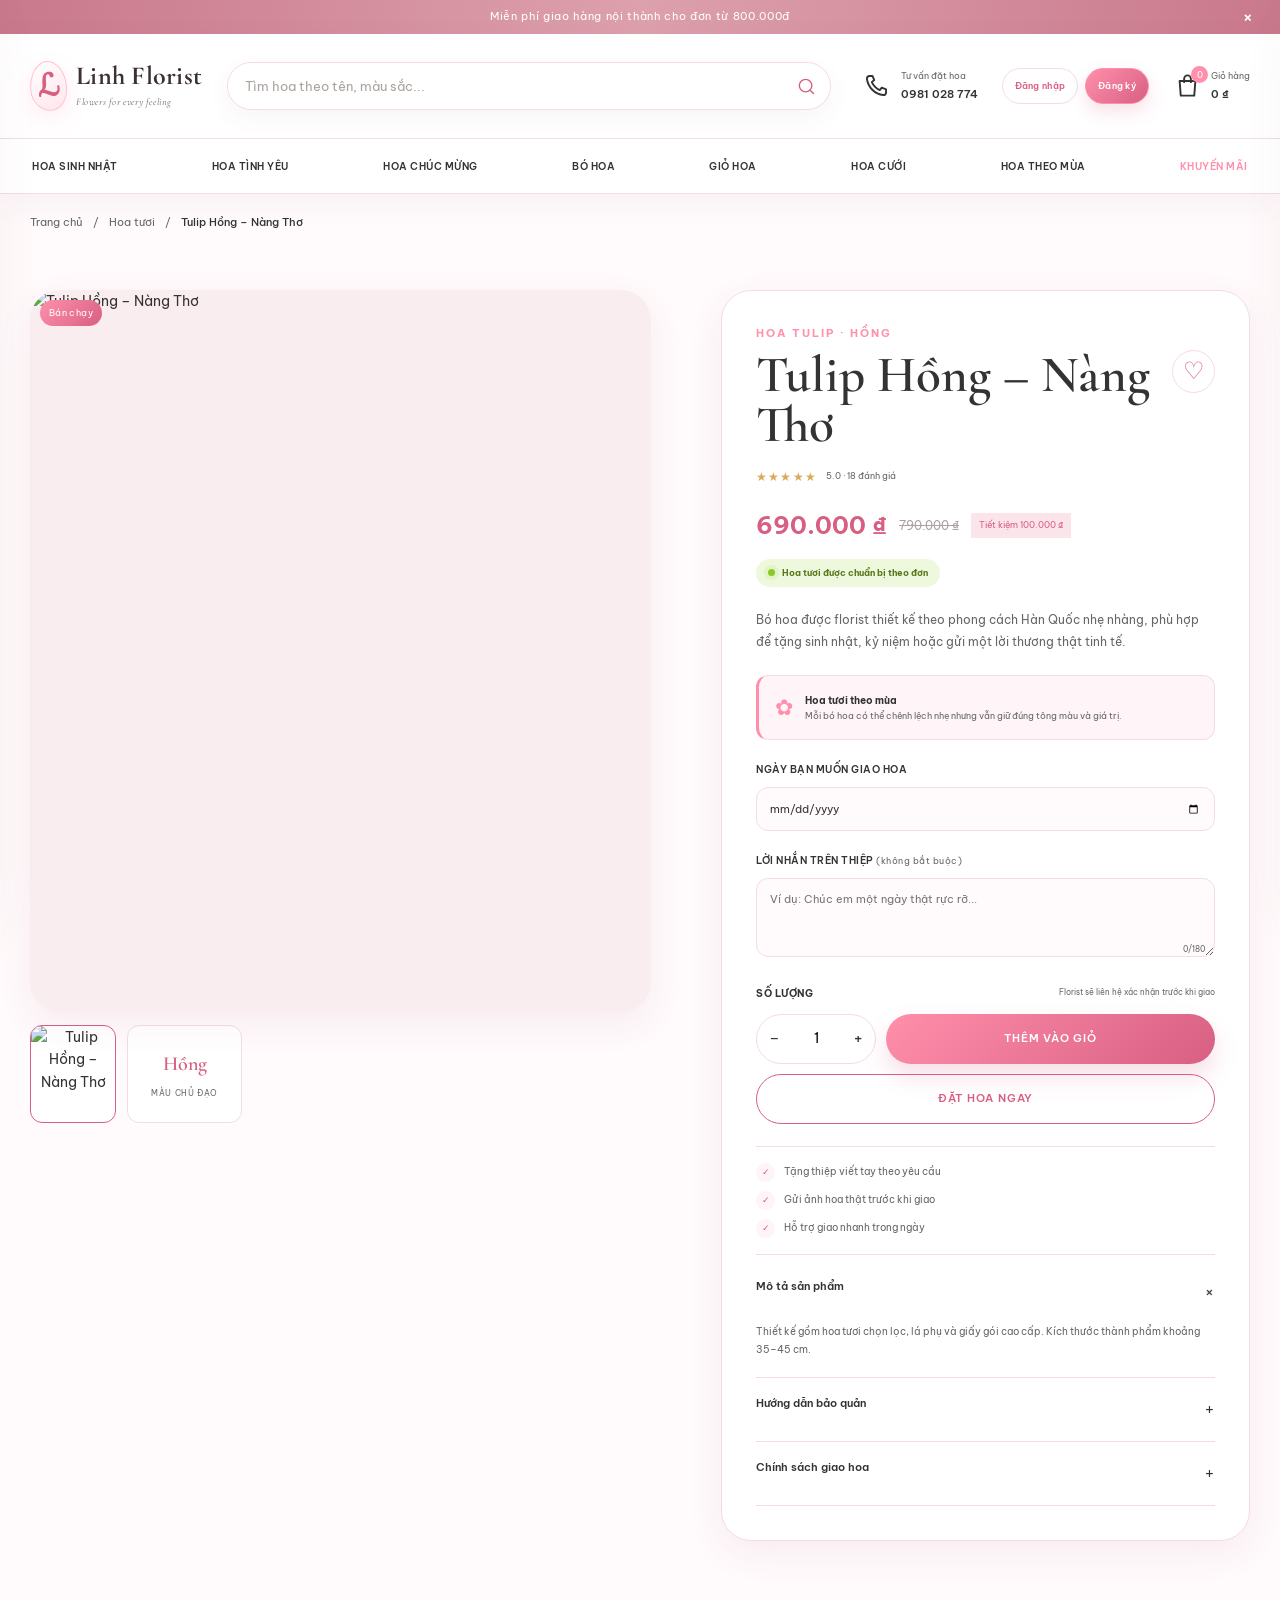
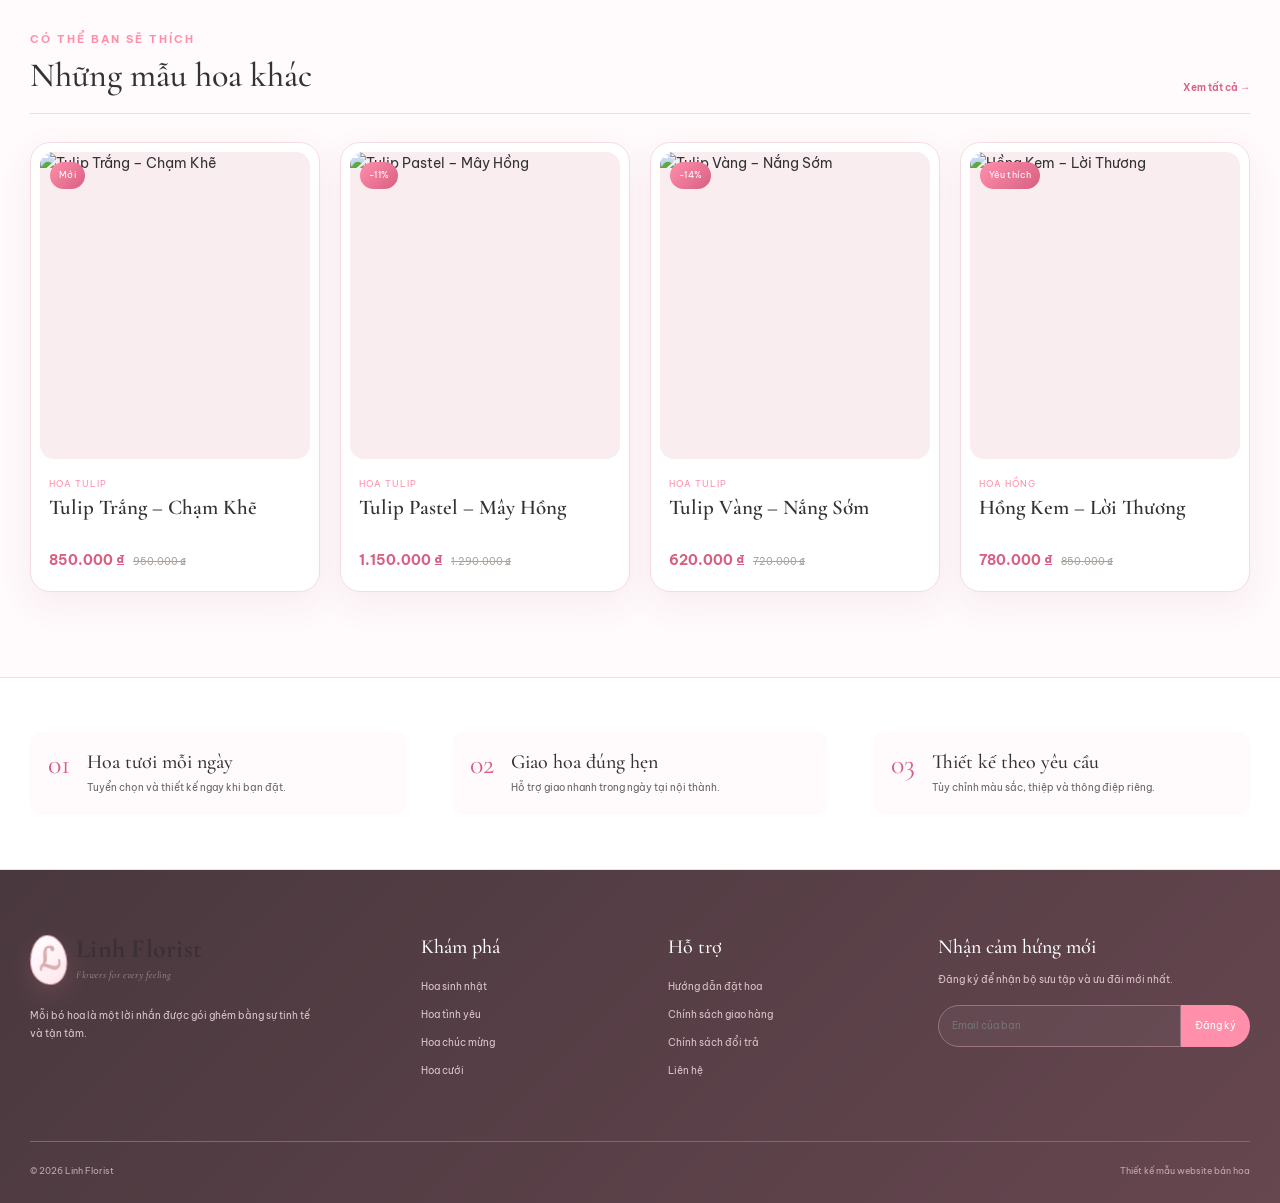
==== commit 2aa606fa: "update" ====
--- a/product.html
+++ b/product.html
@@ -8,6 +8,7 @@
     <link rel="preconnect" href="https://fonts.googleapis.com" />
     <link rel="preconnect" href="https://fonts.gstatic.com" crossorigin />
     <link href="https://fonts.googleapis.com/css2?family=Be+Vietnam+Pro:wght@300;400;500;600;700&family=Cormorant+Garamond:wght@500;600;700&display=swap" rel="stylesheet" />
+    <link href="https://cdn.jsdelivr.net/npm/bootstrap@5.3.3/dist/css/bootstrap.min.css" rel="stylesheet" />
     <link rel="stylesheet" href="styles.css" />
   </head>
   <body>
@@ -95,6 +96,7 @@
     <aside class="cart-drawer" aria-hidden="true" data-cart-drawer><div class="cart-drawer-header"><div><p class="eyebrow">Linh Florist</p><h2>Giỏ hoa của bạn</h2></div><button type="button" aria-label="Đóng giỏ hàng" data-cart-close>×</button></div><div class="cart-items" data-cart-items></div><div class="cart-empty" data-cart-empty><span>♡</span><h3>Giỏ hàng đang trống</h3><p>Chọn một bó hoa để bắt đầu nhé.</p></div><div class="cart-footer"><div><span>Tạm tính</span><strong data-drawer-total>0đ</strong></div><button type="button" data-checkout>Tiến hành đặt hoa</button></div></aside>
     <nav class="mobile-nav" aria-hidden="true" data-mobile-nav><div class="mobile-nav-header"><span>Danh mục</span><button type="button" aria-label="Đóng menu" data-menu-close>×</button></div><a href="index.html#products">Hoa sinh nhật</a><a href="index.html#products">Hoa tình yêu</a><a href="index.html#products">Hoa chúc mừng</a><a href="index.html#products">Bó hoa</a><a href="index.html#products">Giỏ hoa</a><a href="index.html#products">Hoa cưới</a><a href="index.html#products">Hoa theo mùa</a><a class="nav-highlight" href="index.html#products">Khuyến mãi</a><a href="login.php" data-mobile-login>Đăng nhập</a><a href="register.php" data-mobile-register>Đăng ký</a><a href="account.php" data-mobile-account-link hidden>Tài khoản</a></nav>
     <div class="toast" role="status" aria-live="polite" data-toast></div>
+    <script src="https://cdn.jsdelivr.net/npm/bootstrap@5.3.3/dist/js/bootstrap.bundle.min.js"></script>
     <script src="catalog.js"></script>
     <script src="product.js"></script>
   </body>
